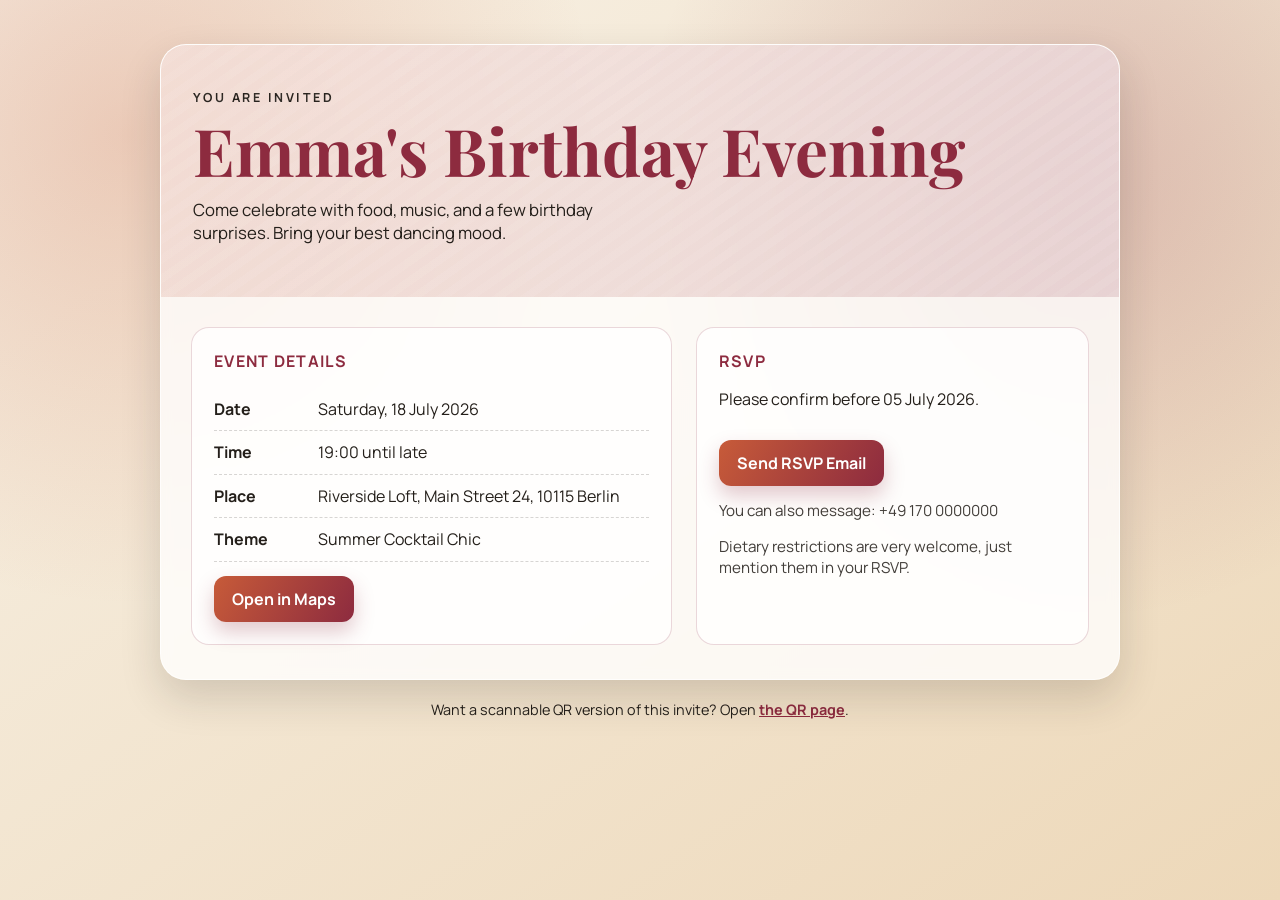
==== birthday-invite/index.html @ 1152a8a4 "Add birthday invite site with QR and Pages workflow" ====
<!DOCTYPE html>
<html lang="en">
<head>
    <meta charset="UTF-8">
    <meta name="viewport" content="width=device-width, initial-scale=1.0">
    <title>Birthday Invitation</title>
    <meta name="description" content="Birthday invitation page">
    <link rel="preconnect" href="https://fonts.googleapis.com">
    <link rel="preconnect" href="https://fonts.gstatic.com" crossorigin>
    <link href="https://fonts.googleapis.com/css2?family=Manrope:wght@400;600;700;800&family=Playfair+Display:wght@700;900&display=swap" rel="stylesheet">
    <link rel="stylesheet" href="styles.css">
</head>
<body>
    <main class="page-wrap">
        <article class="invitation-card">
            <section class="hero">
                <p class="kicker">You are invited</p>
                <h1>Emma's Birthday Evening</h1>
                <p class="subtitle">Come celebrate with food, music, and a few birthday surprises. Bring your best dancing mood.</p>
            </section>

            <section class="content">
                <div class="details">
                    <h2 class="section-title">Event Details</h2>

                    <div class="data-row">
                        <div class="label">Date</div>
                        <div class="value">Saturday, 18 July 2026</div>
                    </div>

                    <div class="data-row">
                        <div class="label">Time</div>
                        <div class="value">19:00 until late</div>
                    </div>

                    <div class="data-row">
                        <div class="label">Place</div>
                        <div class="value">Riverside Loft, Main Street 24, 10115 Berlin</div>
                    </div>

                    <div class="data-row">
                        <div class="label">Theme</div>
                        <div class="value">Summer Cocktail Chic</div>
                    </div>

                    <a class="cta" href="https://maps.google.com/?q=Riverside+Loft+Main+Street+24+10115+Berlin" target="_blank" rel="noopener noreferrer">
                        Open in Maps
                    </a>
                </div>

                <div class="rsvp">
                    <h2 class="section-title">RSVP</h2>
                    <p>Please confirm before 05 July 2026.</p>
                    <a class="cta" href="mailto:emma@example.com?subject=Birthday%20RSVP">Send RSVP Email</a>
                    <p class="note">You can also message: +49 170 0000000</p>
                    <p class="note">Dietary restrictions are very welcome, just mention them in your RSVP.</p>
                </div>
            </section>
        </article>

        <p class="footer-note">
            Want a scannable QR version of this invite? Open
            <a class="link" href="qr.html">the QR page</a>.
        </p>
    </main>
</body>
</html>
---- birthday-invite/styles.css ----
:root {
    --bg-cream: #f8f2e7;
    --bg-sand: #edd8b9;
    --accent-terracotta: #c75b39;
    --accent-berry: #8d2b3f;
    --text-ink: #241f1a;
    --card: rgba(255, 255, 255, 0.78);
    --shadow: 0 18px 40px rgba(36, 31, 26, 0.16);
}

* {
    box-sizing: border-box;
}

body {
    margin: 0;
    min-height: 100vh;
    font-family: "Manrope", "Segoe UI", sans-serif;
    color: var(--text-ink);
    background:
        radial-gradient(circle at 10% 15%, rgba(199, 91, 57, 0.25), transparent 34%),
        radial-gradient(circle at 84% 20%, rgba(141, 43, 63, 0.23), transparent 34%),
        linear-gradient(145deg, var(--bg-cream), var(--bg-sand));
}

.page-wrap {
    width: min(960px, 92%);
    margin: 0 auto;
    padding: 44px 0 56px;
}

.invitation-card {
    background: var(--card);
    border: 1px solid rgba(255, 255, 255, 0.72);
    backdrop-filter: blur(6px);
    border-radius: 26px;
    box-shadow: var(--shadow);
    overflow: hidden;
    animation: card-rise 850ms ease-out;
}

.hero {
    position: relative;
    padding: 44px 32px 36px;
    background:
        linear-gradient(120deg, rgba(199, 91, 57, 0.16), rgba(141, 43, 63, 0.16));
}

.hero::after {
    content: "";
    position: absolute;
    inset: 0;
    background: repeating-linear-gradient(
        -35deg,
        rgba(255, 255, 255, 0.18),
        rgba(255, 255, 255, 0.18) 8px,
        rgba(255, 255, 255, 0.04) 8px,
        rgba(255, 255, 255, 0.04) 16px
    );
    opacity: 0.35;
    pointer-events: none;
}

.kicker {
    margin: 0 0 10px;
    letter-spacing: 0.2em;
    text-transform: uppercase;
    font-weight: 700;
    font-size: 0.78rem;
}

h1 {
    margin: 0;
    font-family: "Playfair Display", Georgia, serif;
    font-size: clamp(2.2rem, 6vw, 4.1rem);
    line-height: 1.04;
    color: var(--accent-berry);
    position: relative;
    z-index: 2;
}

.subtitle {
    margin-top: 14px;
    max-width: 40ch;
    position: relative;
    z-index: 2;
    font-size: 1.05rem;
}

.content {
    display: grid;
    grid-template-columns: 1.1fr 0.9fr;
    gap: 24px;
    padding: 30px 30px 34px;
}

.details,
.rsvp {
    background: rgba(255, 255, 255, 0.75);
    border-radius: 18px;
    padding: 22px;
    border: 1px solid rgba(141, 43, 63, 0.18);
}

.section-title {
    margin: 0 0 16px;
    font-size: 1rem;
    letter-spacing: 0.08em;
    text-transform: uppercase;
    color: var(--accent-berry);
}

.data-row {
    display: grid;
    grid-template-columns: 92px 1fr;
    gap: 12px;
    padding: 10px 0;
    border-bottom: 1px dashed rgba(36, 31, 26, 0.18);
}

.data-row:last-child {
    border-bottom: 0;
}

.label {
    font-weight: 700;
}

.value {
    line-height: 1.4;
}

.cta {
    display: inline-flex;
    align-items: center;
    justify-content: center;
    margin-top: 14px;
    padding: 12px 18px;
    border-radius: 12px;
    background: linear-gradient(120deg, var(--accent-terracotta), var(--accent-berry));
    color: #fff;
    text-decoration: none;
    font-weight: 700;
    transition: transform 180ms ease, box-shadow 180ms ease;
    box-shadow: 0 10px 20px rgba(141, 43, 63, 0.25);
}

.cta:hover {
    transform: translateY(-2px);
    box-shadow: 0 14px 28px rgba(141, 43, 63, 0.35);
}

.note {
    font-size: 0.95rem;
    margin-top: 14px;
    opacity: 0.86;
}

.footer-note {
    text-align: center;
    margin: 20px 0 0;
    font-size: 0.9rem;
}

.link {
    color: var(--accent-berry);
    font-weight: 700;
}

.qr-panel {
    display: grid;
    place-items: center;
    text-align: center;
    gap: 12px;
}

.qr-frame {
    width: min(290px, 82vw);
    background: #fff;
    border-radius: 16px;
    padding: 16px;
    border: 1px solid rgba(36, 31, 26, 0.12);
    box-shadow: 0 8px 24px rgba(36, 31, 26, 0.15);
}

.qr-frame img {
    width: 100%;
    height: auto;
    display: block;
}

@keyframes card-rise {
    from {
        transform: translateY(16px);
        opacity: 0;
    }
    to {
        transform: translateY(0);
        opacity: 1;
    }
}

@media (max-width: 760px) {
    .hero {
        padding: 30px 24px;
    }

    .content {
        grid-template-columns: 1fr;
        padding: 20px;
    }

    .data-row {
        grid-template-columns: 74px 1fr;
    }
}
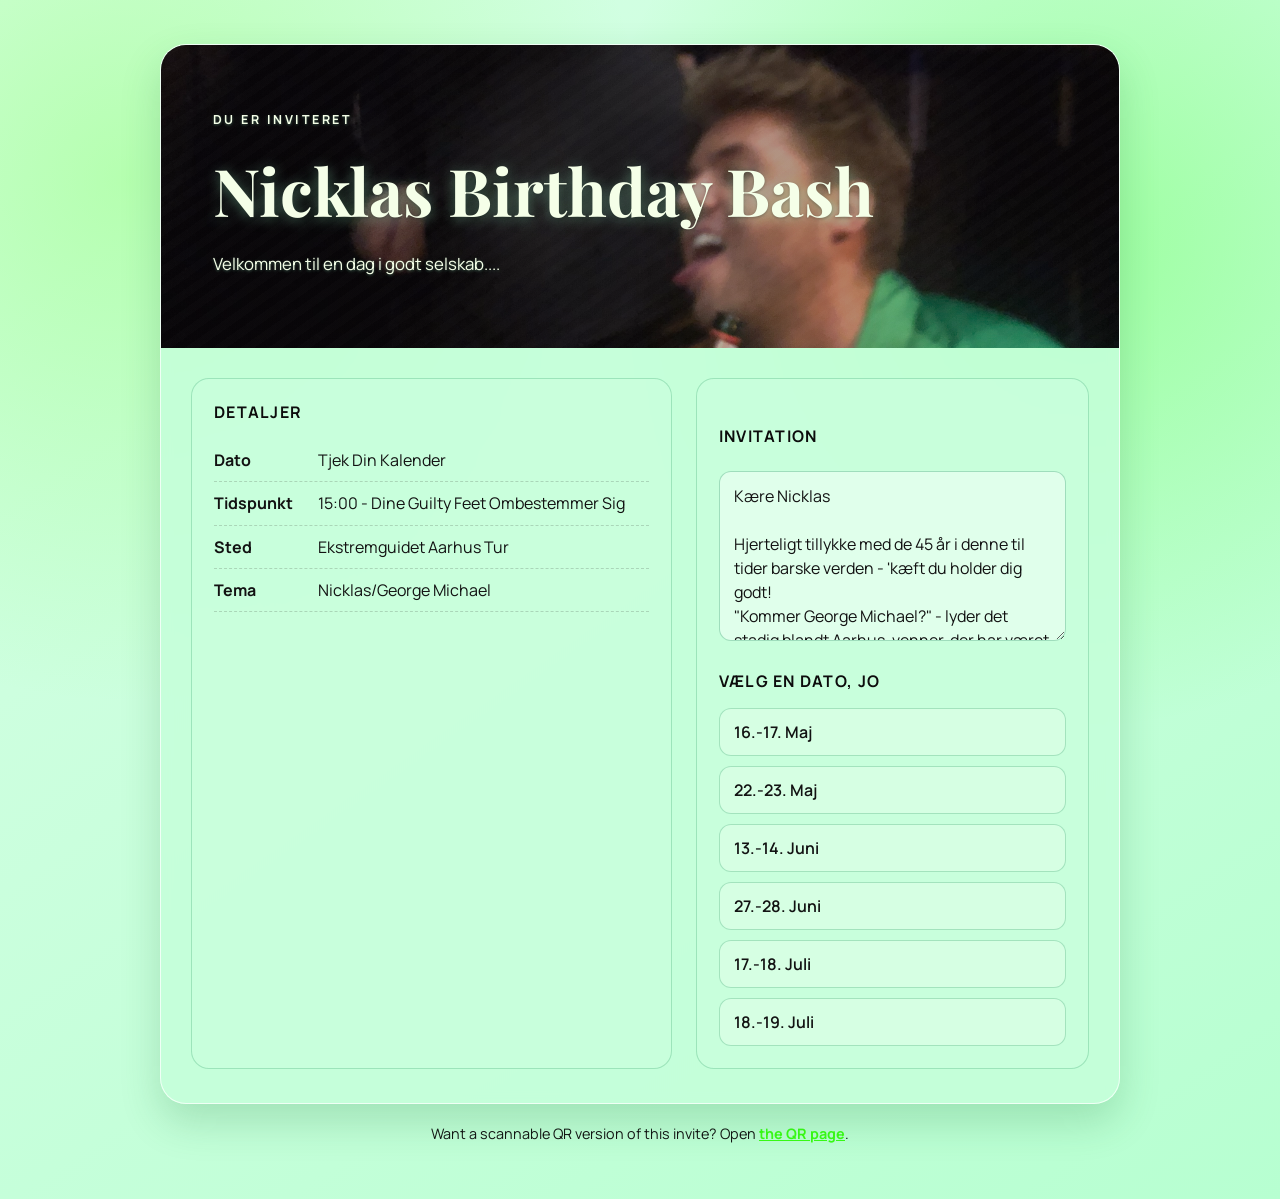
==== commit 95d26164: "Update invitation page, styling, assets, and QR target" ====
--- a/birthday-invite/index.html
+++ b/birthday-invite/index.html
@@ -3,57 +3,178 @@
 <head>
     <meta charset="UTF-8">
     <meta name="viewport" content="width=device-width, initial-scale=1.0">
+    <meta http-equiv="Cache-Control" content="no-cache, no-store, must-revalidate">
+    <meta http-equiv="Pragma" content="no-cache">
+    <meta http-equiv="Expires" content="0">
     <title>Birthday Invitation</title>
     <meta name="description" content="Birthday invitation page">
     <link rel="preconnect" href="https://fonts.googleapis.com">
     <link rel="preconnect" href="https://fonts.gstatic.com" crossorigin>
     <link href="https://fonts.googleapis.com/css2?family=Manrope:wght@400;600;700;800&family=Playfair+Display:wght@700;900&display=swap" rel="stylesheet">
-    <link rel="stylesheet" href="styles.css">
+    <link rel="stylesheet" href="https://unpkg.com/leaflet@1.9.4/dist/leaflet.css" integrity="sha256-p4NxAoJBhIIN+hmNHrzRCf9tD/miZyoHS5obTRR9BMY=" crossorigin="">
+    <link rel="stylesheet" href="styles.css?v=20260329-2">
 </head>
 <body>
     <main class="page-wrap">
         <article class="invitation-card">
             <section class="hero">
-                <p class="kicker">You are invited</p>
-                <h1>Emma's Birthday Evening</h1>
-                <p class="subtitle">Come celebrate with food, music, and a few birthday surprises. Bring your best dancing mood.</p>
+                <div class="hero-title-wrap">
+                    <img class="hero-title-photo" src="assets/Background.jpg" alt="Dog photo behind title">
+                    <p class="kicker">Du er inviteret</p>
+                    <h1>Nicklas Birthday Bash</h1>
+                    <p class="subtitle">Velkommen til en dag i godt selskab....</p>
+                </div>
             </section>
 
             <section class="content">
-                <div class="details">
-                    <h2 class="section-title">Event Details</h2>
+                <div id="details-column" class="details">
+                    <h2 class="section-title">Detaljer</h2>
 
                     <div class="data-row">
-                        <div class="label">Date</div>
-                        <div class="value">Saturday, 18 July 2026</div>
+                        <div class="label">Dato</div>
+                        <div class="value">Tjek Din Kalender</div>
                     </div>
 
                     <div class="data-row">
-                        <div class="label">Time</div>
-                        <div class="value">19:00 until late</div>
+                        <div class="label">Tidspunkt</div>
+                        <div class="value">15:00 - Dine Guilty Feet Ombestemmer Sig</div>
                     </div>
 
                     <div class="data-row">
-                        <div class="label">Place</div>
-                        <div class="value">Riverside Loft, Main Street 24, 10115 Berlin</div>
+                        <div class="label">Sted</div>
+                        <div class="value">Ekstremguidet Aarhus Tur</div>
                     </div>
 
                     <div class="data-row">
-                        <div class="label">Theme</div>
-                        <div class="value">Summer Cocktail Chic</div>
+                        <div class="label">Tema</div>
+                        <div class="value">Nicklas/George Michael</div>
                     </div>
 
-                    <a class="cta" href="https://maps.google.com/?q=Riverside+Loft+Main+Street+24+10115+Berlin" target="_blank" rel="noopener noreferrer">
-                        Open in Maps
-                    </a>
+                    <section id="description-photo-column" class="description-photo-column" aria-label="Beskrivelse billeder" hidden>
+                        <figure id="photo-stop-1" class="description-photo-card" hidden>
+                            <img class="description-photo" src="assets/Sønder Allé 3.jpeg" alt="Beskrivelse billede for Sonder Alle 3">
+                        </figure>
+                        <figure id="photo-stop-2" class="description-photo-card" hidden>
+                            <img class="description-photo" src="assets/Telefonsmøgen 24.JPG" alt="Beskrivelse billede for Telefonsmogen 24">
+                        </figure>
+                        <figure id="photo-stop-3" class="description-photo-card" hidden>
+                            <img class="description-photo" src="assets/Skolegade 28.jpg" alt="Beskrivelse billede for Skolegade 28">
+                        </figure>
+                    </section>
+
                 </div>
 
                 <div class="rsvp">
-                    <h2 class="section-title">RSVP</h2>
-                    <p>Please confirm before 05 July 2026.</p>
-                    <a class="cta" href="mailto:emma@example.com?subject=Birthday%20RSVP">Send RSVP Email</a>
-                    <p class="note">You can also message: +49 170 0000000</p>
-                    <p class="note">Dietary restrictions are very welcome, just mention them in your RSVP.</p>
+                    <h2 class="section-title date-poll-title">Invitation</h2>
+                    <textarea class="invite-text" rows="6" placeholder="Write your invitation text here...">Kære Nicklas
+
+Hjerteligt tillykke med de 45 år i denne til tider barske verden - 'kæft du holder dig godt!
+"Kommer George Michael?" - lyder det stadig blandt Aarhus-venner, der har været så heldige at møde dig.
+For du er noget særligt, og det skal fejres.
+Vi håber, du får en helt fantastisk aften, og vi glæder os til endnu flere gode stunder.
+
+Hip hip og alt godt fra bunden af Vejle Fjord!
+
+Kh M&M's</textarea>
+
+                    <h2 class="section-title date-poll-title">Vælg En Dato, Jo</h2>
+                    <div class="date-options" role="group" aria-label="Choose possible dates">
+                        <label class="date-option">
+                            <input type="checkbox" name="possible-date" value="2026-05-16_2026-05-17">
+                            <span>16.-17. Maj</span>
+                        </label>
+                        <label class="date-option">
+                            <input type="checkbox" name="possible-date" value="2026-05-22_2026-05-23">
+                            <span>22.-23. Maj</span>
+                        </label>
+                        <label class="date-option">
+                            <input type="checkbox" name="possible-date" value="2026-06-13_2026-06-14">
+                            <span>13.-14. Juni</span>
+                        </label>
+                        <label class="date-option">
+                            <input type="checkbox" name="possible-date" value="2026-06-27_2026-06-28">
+                            <span>27.-28. Juni</span>
+                        </label>
+                        <label class="date-option">
+                            <input type="checkbox" name="possible-date" value="2026-07-17_2026-07-18">
+                            <span>17.-18. Juli</span>
+                        </label>
+                        <label class="date-option">
+                            <input type="checkbox" name="possible-date" value="2026-07-18_2026-07-19">
+                            <span>18.-19. Juli</span>
+                        </label>
+                    </div>
+
+                    <section id="route-map-section" class="route-map" aria-live="polite" hidden>
+                        <h2 class="section-title date-poll-title">Map For Meeting Points</h2>
+                        <p class="note">The selected date(s) activate this map. It links all three locations in one route.</p>
+                        <label class="preview-toggle">
+                            <input id="route-preview-toggle" type="checkbox" checked>
+                            <span>Show Neon Route Preview</span>
+                        </label>
+                        <p id="description-countdown" class="countdown-text" hidden></p>
+                        <div id="route-preview-content">
+                            <div class="location-panels" aria-label="Location boxes with descriptions">
+                                <article class="location-panel">
+                                    <h3>Sønder Allé 3</h3>
+                                    <p class="location-time">15:00-18:00</p>
+                                    <button class="description-toggle" type="button" data-target="media-stop-1" data-photo-target="photo-stop-1">Beskrivelse</button>
+                                    <div id="media-stop-1" class="description-media" hidden>
+                                        <p id="desc-stop-1" class="location-description">Dansen begynder. Her kan det være godt at have to bostøtter tilknyttet, 
+                                            hvis der er mere end 5 minutter på gåben hjem. Det kan jo være, at der er noget med silden.
+                                   .</p>
+                                    </div>
+                                </article>
+                                <article class="location-panel">
+                                    <h3>Telefonsmøgen 24 / Herberg (Døgnåbent)</h3>
+                                    <p class="location-time">18:10-23:00</p>
+                                    <button class="description-toggle" type="button" data-target="media-stop-2" data-photo-target="photo-stop-2">Beskrivelse</button>
+                                    <div id="media-stop-2" class="description-media" hidden>
+                                        <p id="desc-stop-2" class="location-description">Alt efter, hvordan vejret udfolder sig, fungerer dette sted som herberg/forsorgshjem/varmestue.
+                                            Med mulighed for en kop vand og vurdering af sildens indvirkning, kan dette være den anden lokation.</p>
+                                    </div>
+                                </article>
+                                <article class="location-panel">
+                                    <h3>Skolegade 28</h3>
+                                    <p class="location-time">23:10 - hvad guilty feet kan holde til</p>
+                                    <button class="description-toggle" type="button" data-target="media-stop-3" data-photo-target="photo-stop-3">Beskrivelse</button>
+                                    <div id="media-stop-3" class="description-media" hidden>
+                                        <p id="desc-stop-3" class="location-description">Her skal slaget stå. Med guilty feet på og sildeånde, er der rig mulighed
+                                            for en spand pink pussy eller flyversjusser ala Laurits. Alt efter ens success, er der mulighed for overnatning på herberget, hvor man
+                                            fx kan få forklaret, hvad ord som "intrigant" betyder.
+                                            .</p>
+                                    </div>
+                                    <div id="skolegade-flow" class="skolegade-flow" hidden>
+                                        <button id="tryk-btn" class="cta" type="button">Tryk</button>
+
+                                        <button id="question-btn" class="flow-btn" type="button" hidden>Som en anden god skoledreng, er det vigtigt at have læst hele opgaven, hvis man skal forstå den. Har du nu læst det hele og forstået, hvad der skal ske, Nicklas?</button>
+
+                                        <div id="yesno-boxes" class="choice-boxes" hidden>
+                                            <button id="choice-ja" class="choice-btn" type="button">Ja</button>
+                                            <button id="choice-nej" class="choice-btn" type="button">Nej</button>
+                                        </div>
+
+                                        <p id="nej-message" class="warning-box" hidden>Kære Nicklas forældre, I skal have jeres folkeskolepenge tilbage.
+                                            Ellers underviser Mille i dansk på integrationsniveau.
+                                        </p>
+
+                                        <aside id="confirmation-box" class="confirmation-box" hidden>
+                                            <p>Flot Nicklas, hvis dette er din endelige beslutning, så tryk på Send Bekræftelse. Husk, ingen reklamationsret er forbeholdt.</p>
+                                            <a id="confirm-email-btn" class="cta" href="#">Send Bekræftelse</a>
+                                        </aside>
+                                    </div>
+                                </article>
+                            </div>
+                            <div class="route-map-stack">
+                                <div id="route-map-canvas" class="route-map-canvas" aria-label="Connected route map"></div>
+                                <div class="route-schedule" aria-label="Time schedule for route stops">
+                                <p><strong>Sønder Allé 3:</strong> 15:00-18:00</p>
+                                <p><strong>Telefonsmøgen 24 / Herberg (Døgnåbent):</strong> 18:10-23:00</p>
+                                <p><strong>Skolegade 28:</strong> 23:10 - hvad guilty feet kan holde til</p>
+                                </div>
+                            </div>
+                        </div>
+                    </section>
                 </div>
             </section>
         </article>
@@ -63,5 +184,403 @@
             <a class="link" href="qr.html">the QR page</a>.
         </p>
     </main>
+
+    <div id="photo-lightbox" class="photo-lightbox" hidden>
+        <button id="photo-lightbox-close" class="photo-lightbox-close" type="button" aria-label="Close image">Luk</button>
+        <img id="photo-lightbox-image" class="photo-lightbox-image" src="" alt="Expanded photo preview">
+    </div>
+
+    <script src="https://unpkg.com/leaflet@1.9.4/dist/leaflet.js" integrity="sha256-20nQCchB9co0qIjJZRGuk2/Z9VM+kNiyxNV1lvTlZBo=" crossorigin=""></script>
+    <script>
+        const dateInputs = document.querySelectorAll('input[name="possible-date"]');
+        const mapSection = document.getElementById("route-map-section");
+        const mapCanvas = document.getElementById("route-map-canvas");
+        const routePreviewToggle = document.getElementById("route-preview-toggle");
+        const routePreviewContent = document.getElementById("route-preview-content");
+        const locationPanels = document.querySelector(".location-panels");
+        const detailsColumn = document.getElementById("details-column");
+        const descriptionPhotoColumn = document.getElementById("description-photo-column");
+        const descriptionCountdown = document.getElementById("description-countdown");
+        const descriptionButtons = document.querySelectorAll(".description-toggle");
+        const descriptionPhotoCards = document.querySelectorAll(".description-photo-card");
+        const descriptionPhotos = document.querySelectorAll(".description-photo");
+        const photoLightbox = document.getElementById("photo-lightbox");
+        const photoLightboxImage = document.getElementById("photo-lightbox-image");
+        const photoLightboxClose = document.getElementById("photo-lightbox-close");
+        const confirmationBox = document.getElementById("confirmation-box");
+        const confirmEmailBtn = document.getElementById("confirm-email-btn");
+        const skolegadeFlow = document.getElementById("skolegade-flow");
+        const trykBtn = document.getElementById("tryk-btn");
+        const questionBtn = document.getElementById("question-btn");
+        const yesNoBoxes = document.getElementById("yesno-boxes");
+        const choiceJa = document.getElementById("choice-ja");
+        const choiceNej = document.getElementById("choice-nej");
+        const nejMessage = document.getElementById("nej-message");
+
+        const routeStops = [
+            {
+                address: "Sønder Allé 3, 8000 Aarhus",
+                time: "15:00-18:00",
+                fallbackCoords: [56.1496, 10.2057]
+            },
+            {
+                address: "Telefonsmøgen 24 / Herberg (Døgnåbent), 8000 Aarhus",
+                time: "18:10-23:00",
+                geocodeQuery: "Telefonsmøgen 24, 8000 Aarhus",
+                fallbackCoords: [56.1547, 10.2100]
+            },
+            {
+                address: "Skolegade 28, 8000 Aarhus",
+                time: "23:10 - hvad guilty feet kan holde til",
+                fallbackCoords: [56.1555, 10.2106]
+            }
+        ];
+        let routeMap = null;
+        let routeLoaded = false;
+        let descriptionPanelTimer = null;
+        let descriptionCountdownInterval = null;
+        let activeDescriptionTargetId = null;
+
+        function clearDescriptionTimers() {
+            clearTimeout(descriptionPanelTimer);
+            clearInterval(descriptionCountdownInterval);
+            descriptionCountdown.hidden = true;
+            descriptionCountdown.textContent = "";
+        }
+
+        function resetDescriptionPanelsAndPhotos() {
+            descriptionButtons.forEach((button) => {
+                const targetId = button.getAttribute("data-target");
+                const descriptionMedia = targetId ? document.getElementById(targetId) : null;
+                if (descriptionMedia) {
+                    descriptionMedia.hidden = true;
+                }
+                button.textContent = "Beskrivelse";
+            });
+
+            descriptionPhotoCards.forEach((card) => {
+                card.hidden = true;
+            });
+
+            descriptionPhotoColumn.hidden = true;
+            descriptionPhotoColumn.style.marginTop = "0px";
+            descriptionPhotoColumn.style.transform = "translateY(0px)";
+            activeDescriptionTargetId = null;
+        }
+
+        function updatePhotoColumnVisibility() {
+            const skolegadeDescriptionMedia = document.getElementById("media-stop-3");
+            const hasUnlockedPhotos = skolegadeDescriptionMedia ? !skolegadeDescriptionMedia.hidden : false;
+
+            if (!hasUnlockedPhotos) {
+                descriptionPhotoCards.forEach((card) => {
+                    card.hidden = true;
+                });
+                descriptionPhotoColumn.hidden = true;
+                descriptionPhotoColumn.style.transform = "translateY(0px)";
+                return;
+            }
+
+            descriptionPhotoCards.forEach((card) => {
+                card.hidden = false;
+            });
+            descriptionPhotoColumn.hidden = false;
+        }
+
+        function syncPhotoColumnOffset() {
+            if (descriptionPhotoColumn.hidden || mapSection.hidden || routePreviewContent.hidden) {
+                return;
+            }
+
+            const anchorPanel = locationPanels ? locationPanels.querySelector(".location-panel") : null;
+
+            if (!anchorPanel || !detailsColumn) {
+                return;
+            }
+
+            const photoColumnRect = descriptionPhotoColumn.getBoundingClientRect();
+            const panelRect = anchorPanel.getBoundingClientRect();
+            const delta = panelRect.top - photoColumnRect.top;
+            descriptionPhotoColumn.style.transform = "translateY(" + delta + "px)";
+        }
+
+        function getSelectedDateLabels() {
+            return Array.from(dateInputs)
+                .filter((input) => input.checked)
+                .map((input) => {
+                    const labelSpan = input.nextElementSibling;
+                    return labelSpan ? labelSpan.textContent.trim() : input.value;
+                });
+        }
+
+        function buildConfirmationEmailHref() {
+            const selectedDates = getSelectedDateLabels();
+            const dateText = selectedDates.length ? selectedDates.join(", ") : "Ingen dato valgt";
+            const subject = "Bekræftelse af valgt dato";
+            const bodyText =
+                "Kære Martin og Mille\n\n" +
+                "Det er jer to, jeg ser allermest op til i hele verden.\n\n" +
+                "Jeg har ryddet min kalender (" + dateText + ").\n\n" +
+                "Jeg er yderst taknemmelig for, at I vil bruge en dag sammen med\n" +
+                "en pøbel-figur som mig, da jeg ved, at I har rigtigt travlt.\n\n" +
+                "Yderst taknemmelige pøbel-hilsner\n\n" +
+                "Nicklas";
+            return "mailto:martin.davidsen07@gmail.com?subject=" + encodeURIComponent(subject) + "&body=" + encodeURIComponent(bodyText);
+        }
+
+        function resetSkolegadeFlow() {
+            skolegadeFlow.hidden = true;
+            questionBtn.hidden = true;
+            yesNoBoxes.hidden = true;
+            nejMessage.hidden = true;
+            confirmationBox.hidden = true;
+            choiceJa.classList.remove("is-selected");
+            choiceNej.classList.remove("is-selected");
+        }
+
+        function showSkolegadeFlowIfDescriptionOpen() {
+            const skolegadeDescriptionMedia = document.getElementById("media-stop-3");
+            const isOpen = skolegadeDescriptionMedia ? !skolegadeDescriptionMedia.hidden : false;
+
+            if (!isOpen) {
+                resetSkolegadeFlow();
+                return;
+            }
+
+            skolegadeFlow.hidden = false;
+            questionBtn.hidden = true;
+            yesNoBoxes.hidden = true;
+            nejMessage.hidden = true;
+            confirmationBox.hidden = true;
+            choiceJa.classList.remove("is-selected");
+            choiceNej.classList.remove("is-selected");
+            confirmEmailBtn.href = buildConfirmationEmailHref();
+        }
+
+        function startDescriptionCountdown() {
+            let remainingSeconds = 15;
+            descriptionCountdown.hidden = false;
+            descriptionCountdown.textContent = "OMGOMGOMGOMGOMG - Beskrivelser vises om " + remainingSeconds + " sekunder...";
+
+            descriptionCountdownInterval = setInterval(() => {
+                remainingSeconds -= 1;
+                if (remainingSeconds > 0) {
+                    descriptionCountdown.textContent = "OMGOMGOMGOMGOMG - Beskrivelser vises om " + remainingSeconds + " sekunder...";
+                }
+            }, 1000);
+
+            descriptionPanelTimer = setTimeout(() => {
+                locationPanels.classList.add("is-visible");
+                clearDescriptionTimers();
+            }, 15000);
+        }
+
+        async function geocodeAddress(addressOrQuery) {
+            const query = encodeURIComponent(addressOrQuery);
+            const url = "https://nominatim.openstreetmap.org/search?format=json&limit=1&q=" + query;
+            const response = await fetch(url, {
+                headers: {
+                    "Accept": "application/json"
+                }
+            });
+
+            if (!response.ok) {
+                throw new Error("Geocoding request failed");
+            }
+
+            const data = await response.json();
+            if (!data.length) {
+                throw new Error("Address not found");
+            }
+
+            return [parseFloat(data[0].lat), parseFloat(data[0].lon)];
+        }
+
+        async function renderConnectedMap() {
+            if (routeLoaded) {
+                return;
+            }
+
+            const points = await Promise.all(routeStops.map(async (stop) => {
+                try {
+                    const query = stop.geocodeQuery || stop.address;
+                    return await geocodeAddress(query);
+                } catch {
+                    if (Array.isArray(stop.fallbackCoords) && stop.fallbackCoords.length === 2) {
+                        return stop.fallbackCoords;
+                    }
+                    throw new Error("No usable coordinates for stop: " + stop.address);
+                }
+            }));
+            routeMap = L.map(mapCanvas, { scrollWheelZoom: false });
+
+            L.tileLayer("https://{s}.tile.openstreetmap.org/{z}/{x}/{y}.png", {
+                attribution: "&copy; OpenStreetMap contributors"
+            }).addTo(routeMap);
+
+            points.forEach((point, index) => {
+                const stop = routeStops[index];
+                const neonMarker = L.divIcon({
+                    className: "neon-marker",
+                    html: "<span>" + (index + 1) + "</span>",
+                    iconSize: [28, 28],
+                    iconAnchor: [14, 14]
+                });
+
+                L.marker(point)
+                    .setIcon(neonMarker)
+                    .addTo(routeMap)
+                    .bindPopup("Stop " + (index + 1) + ": " + stop.address + "<br><strong>Time:</strong> " + stop.time)
+                    .bindTooltip(stop.time, { permanent: true, direction: "top", offset: [0, -10] });
+            });
+
+            const routeLine = L.polyline(points, {
+                color: "#22c56e",
+                weight: 4,
+                opacity: 0.85
+            }).addTo(routeMap);
+
+            routeMap.fitBounds(routeLine.getBounds(), { padding: [26, 26] });
+            routeLoaded = true;
+        }
+
+        function updateMapVisibility() {
+            const hasSelection = Array.from(dateInputs).some((input) => input.checked);
+            const previewEnabled = routePreviewToggle.checked;
+
+            if (!hasSelection) {
+                mapSection.hidden = true;
+                mapCanvas.classList.remove("is-expanded");
+                locationPanels.classList.remove("is-visible");
+                clearDescriptionTimers();
+                resetDescriptionPanelsAndPhotos();
+                resetSkolegadeFlow();
+                return;
+            }
+
+            mapSection.hidden = false;
+            mapCanvas.classList.add("is-expanded");
+            routePreviewContent.hidden = !previewEnabled;
+            syncPhotoColumnOffset();
+
+            if (!previewEnabled) {
+                locationPanels.classList.remove("is-visible");
+                clearDescriptionTimers();
+                resetDescriptionPanelsAndPhotos();
+                resetSkolegadeFlow();
+                return;
+            }
+
+            locationPanels.classList.remove("is-visible");
+            clearDescriptionTimers();
+            resetDescriptionPanelsAndPhotos();
+            startDescriptionCountdown();
+
+            renderConnectedMap()
+                .then(() => {
+                    if (routeMap) {
+                        setTimeout(() => routeMap.invalidateSize(), 80);
+                    }
+                    setTimeout(syncPhotoColumnOffset, 30);
+                })
+                .catch(() => {
+                    mapCanvas.innerHTML = "<p class=\"note\">Could not load the embedded route map preview right now. Try reloading the page.</p>";
+                });
+
+            showSkolegadeFlowIfDescriptionOpen();
+        }
+
+        dateInputs.forEach((input) => {
+            input.addEventListener("change", updateMapVisibility);
+        });
+
+        routePreviewToggle.addEventListener("change", updateMapVisibility);
+
+        descriptionButtons.forEach((button) => {
+            button.addEventListener("click", () => {
+                const targetId = button.getAttribute("data-target");
+                const descriptionMedia = document.getElementById(targetId);
+                if (!descriptionMedia) {
+                    return;
+                }
+
+                descriptionMedia.hidden = !descriptionMedia.hidden;
+                button.textContent = descriptionMedia.hidden ? "Beskrivelse" : "Skjul Beskrivelse";
+
+                activeDescriptionTargetId = targetId;
+
+                updatePhotoColumnVisibility();
+                syncPhotoColumnOffset();
+
+                if (targetId === "media-stop-3") {
+                    showSkolegadeFlowIfDescriptionOpen();
+                } else {
+                    resetSkolegadeFlow();
+                }
+            });
+        });
+
+        descriptionPhotos.forEach((photo) => {
+            photo.tabIndex = 0;
+            photo.addEventListener("click", () => {
+                photoLightboxImage.src = photo.src;
+                photoLightboxImage.alt = photo.alt || "Expanded photo preview";
+                photoLightbox.hidden = false;
+            });
+            photo.addEventListener("keydown", (event) => {
+                if (event.key === "Enter" || event.key === " ") {
+                    event.preventDefault();
+                    photo.click();
+                }
+            });
+        });
+
+        photoLightboxClose.addEventListener("click", () => {
+            photoLightbox.hidden = true;
+            photoLightboxImage.src = "";
+        });
+
+        photoLightbox.addEventListener("click", (event) => {
+            if (event.target === photoLightbox) {
+                photoLightbox.hidden = true;
+                photoLightboxImage.src = "";
+            }
+        });
+
+        window.addEventListener("keydown", (event) => {
+            if (event.key === "Escape" && !photoLightbox.hidden) {
+                photoLightbox.hidden = true;
+                photoLightboxImage.src = "";
+            }
+        });
+
+        trykBtn.addEventListener("click", () => {
+            questionBtn.hidden = false;
+            yesNoBoxes.hidden = false;
+        });
+
+        questionBtn.addEventListener("click", () => {
+            yesNoBoxes.hidden = false;
+        });
+
+        choiceNej.addEventListener("click", () => {
+            choiceNej.classList.add("is-selected");
+            choiceJa.classList.remove("is-selected");
+            nejMessage.hidden = false;
+            confirmationBox.hidden = true;
+        });
+
+        choiceJa.addEventListener("click", () => {
+            choiceJa.classList.add("is-selected");
+            choiceNej.classList.remove("is-selected");
+            nejMessage.hidden = true;
+            confirmEmailBtn.href = buildConfirmationEmailHref();
+            confirmationBox.hidden = false;
+        });
+
+        window.addEventListener("resize", () => {
+            syncPhotoColumnOffset();
+        });
+    </script>
 </body>
 </html>
--- a/birthday-invite/styles.css
+++ b/birthday-invite/styles.css
@@ -1,11 +1,11 @@
 :root {
-    --bg-cream: #f8f2e7;
-    --bg-sand: #edd8b9;
-    --accent-terracotta: #c75b39;
-    --accent-berry: #8d2b3f;
-    --text-ink: #241f1a;
-    --card: rgba(255, 255, 255, 0.78);
-    --shadow: 0 18px 40px rgba(36, 31, 26, 0.16);
+    --bg-cream: #d8ffe6;
+    --bg-sand: #b7ffd1;
+    --accent-terracotta: #7cff4f;
+    --accent-berry: #39ff14;
+    --text-ink: #121212;
+    --card: rgba(197, 255, 218, 0.86);
+    --shadow: 0 18px 40px rgba(26, 110, 52, 0.2);
 }
 
 * {
@@ -18,8 +18,8 @@
     font-family: "Manrope", "Segoe UI", sans-serif;
     color: var(--text-ink);
     background:
-        radial-gradient(circle at 10% 15%, rgba(199, 91, 57, 0.25), transparent 34%),
-        radial-gradient(circle at 84% 20%, rgba(141, 43, 63, 0.23), transparent 34%),
+        radial-gradient(circle at 10% 15%, rgba(124, 255, 79, 0.35), transparent 34%),
+        radial-gradient(circle at 84% 20%, rgba(57, 255, 20, 0.3), transparent 34%),
         linear-gradient(145deg, var(--bg-cream), var(--bg-sand));
 }
 
@@ -43,7 +43,8 @@
     position: relative;
     padding: 44px 32px 36px;
     background:
-        linear-gradient(120deg, rgba(199, 91, 57, 0.16), rgba(141, 43, 63, 0.16));
+    linear-gradient(145deg, rgba(18, 12, 20, 0.38), rgba(24, 16, 24, 0.3)),
+    url("assets/Background.jpg") center/cover no-repeat;
 }
 
 .hero::after {
@@ -57,16 +58,48 @@
         rgba(255, 255, 255, 0.04) 8px,
         rgba(255, 255, 255, 0.04) 16px
     );
-    opacity: 0.35;
+    opacity: 0.08;
     pointer-events: none;
 }
 
+.hero-title-wrap {
+    position: relative;
+    display: block;
+    width: 100%;
+    min-height: 220px;
+    padding: 22px 20px 20px;
+}
+
+.hero-title-wrap::after {
+    content: none;
+}
+
+.hero-title-photo {
+    display: none;
+}
+
+.hero-title-wrap h1 {
+    margin: 0;
+    min-height: 108px;
+    display: flex;
+    align-items: center;
+}
+
+.hero-title-wrap .kicker,
+.hero-title-wrap h1,
+.hero-title-wrap .subtitle {
+    position: relative;
+    z-index: 3;
+}
+
 .kicker {
-    margin: 0 0 10px;
+    margin: 0 0 8px;
     letter-spacing: 0.2em;
     text-transform: uppercase;
     font-weight: 700;
     font-size: 0.78rem;
+    color: #f5ffe8;
+    text-shadow: 0 1px 3px rgba(160, 255, 205, 0.35), 0 1px 2px rgba(0, 0, 0, 0.35);
 }
 
 h1 {
@@ -74,17 +107,20 @@
     font-family: "Playfair Display", Georgia, serif;
     font-size: clamp(2.2rem, 6vw, 4.1rem);
     line-height: 1.04;
-    color: var(--accent-berry);
+    color: #f5ffe8;
     position: relative;
     z-index: 2;
+    text-shadow: 0 2px 14px rgba(160, 255, 205, 0.4), 0 1px 3px rgba(0, 0, 0, 0.35);
 }
 
 .subtitle {
-    margin-top: 14px;
+    margin-top: 8px;
     max-width: 40ch;
     position: relative;
     z-index: 2;
     font-size: 1.05rem;
+    color: #f5ffe8;
+    text-shadow: 0 1px 3px rgba(160, 255, 205, 0.35), 0 1px 2px rgba(0, 0, 0, 0.35);
 }
 
 .content {
@@ -96,10 +132,10 @@
 
 .details,
 .rsvp {
-    background: rgba(255, 255, 255, 0.75);
+    background: rgba(202, 255, 221, 0.78);
     border-radius: 18px;
     padding: 22px;
-    border: 1px solid rgba(141, 43, 63, 0.18);
+    border: 1px solid rgba(13, 143, 82, 0.24);
 }
 
 .section-title {
@@ -107,7 +143,7 @@
     font-size: 1rem;
     letter-spacing: 0.08em;
     text-transform: uppercase;
-    color: var(--accent-berry);
+    color: #0c0c0c;
 }
 
 .data-row {
@@ -120,6 +156,22 @@
 
 .data-row:last-child {
     border-bottom: 0;
+}
+
+.description-photo-column {
+    margin-top: 0;
+    display: grid;
+    gap: 10px;
+    will-change: transform;
+}
+
+.description-photo-card {
+    margin: 0;
+    padding: 8px;
+    border-radius: 12px;
+    border: 1px solid rgba(13, 143, 82, 0.3);
+    background: rgba(210, 255, 225, 0.88);
+    box-shadow: 0 8px 18px rgba(36, 31, 26, 0.1);
 }
 
 .label {
@@ -138,22 +190,374 @@
     padding: 12px 18px;
     border-radius: 12px;
     background: linear-gradient(120deg, var(--accent-terracotta), var(--accent-berry));
-    color: #fff;
+    color: #111;
     text-decoration: none;
     font-weight: 700;
     transition: transform 180ms ease, box-shadow 180ms ease;
-    box-shadow: 0 10px 20px rgba(141, 43, 63, 0.25);
+    box-shadow: 0 10px 20px rgba(13, 143, 82, 0.25);
 }
 
 .cta:hover {
     transform: translateY(-2px);
-    box-shadow: 0 14px 28px rgba(141, 43, 63, 0.35);
+    box-shadow: 0 14px 28px rgba(13, 143, 82, 0.35);
 }
 
 .note {
     font-size: 0.95rem;
     margin-top: 14px;
     opacity: 0.86;
+}
+
+.date-poll-title {
+    margin-top: 24px;
+}
+
+.invite-text {
+    width: 100%;
+    margin-top: 8px;
+    border-radius: 12px;
+    border: 1px solid rgba(13, 143, 82, 0.3);
+    background: rgba(226, 255, 236, 0.94);
+    padding: 12px 14px;
+    font: inherit;
+    line-height: 1.5;
+    color: var(--text-ink);
+    resize: vertical;
+}
+
+.invite-text:focus {
+    outline: 2px solid rgba(13, 143, 82, 0.35);
+    outline-offset: 2px;
+}
+
+.date-options {
+    display: grid;
+    grid-template-columns: 1fr;
+    gap: 10px;
+    margin-top: 10px;
+}
+
+.date-option input {
+    position: absolute;
+    opacity: 0;
+    pointer-events: none;
+}
+
+.date-option span {
+    display: block;
+    padding: 12px 14px;
+    border-radius: 12px;
+    border: 1px solid rgba(13, 143, 82, 0.25);
+    background: rgba(216, 255, 228, 0.88);
+    font-weight: 600;
+    cursor: pointer;
+    transition: transform 150ms ease, border-color 150ms ease, box-shadow 150ms ease, background 150ms ease;
+}
+
+.date-option span:hover {
+    transform: translateY(-1px);
+    border-color: rgba(13, 143, 82, 0.45);
+    box-shadow: 0 8px 18px rgba(36, 31, 26, 0.1);
+}
+
+.date-option input:checked + span {
+    border-color: var(--accent-berry);
+    background: linear-gradient(120deg, rgba(34, 197, 110, 0.2), rgba(13, 143, 82, 0.2));
+    box-shadow: 0 10px 18px rgba(57, 255, 20, 0.22);
+}
+
+.route-map {
+    margin-top: 18px;
+    padding: 12px;
+    border-radius: 14px;
+    border: 1px solid rgba(13, 143, 82, 0.24);
+    background: rgba(193, 255, 214, 0.74);
+}
+
+.preview-toggle {
+    display: inline-flex;
+    align-items: center;
+    gap: 10px;
+    margin-top: 8px;
+    font-weight: 700;
+    color: #101010;
+}
+
+.preview-toggle input {
+    width: 18px;
+    height: 18px;
+    accent-color: #38ff87;
+}
+
+#route-preview-content {
+    display: grid;
+    grid-template-columns: 1fr;
+    gap: 14px;
+}
+
+.location-panels {
+    display: none;
+    gap: 10px;
+    order: 2;
+}
+
+.location-panels.is-visible {
+    display: grid;
+}
+
+.location-panel {
+    padding: 10px 12px;
+    border-radius: 12px;
+    border: 1px solid rgba(56, 255, 135, 0.55);
+    background: linear-gradient(165deg, rgba(185, 255, 206, 0.95), rgba(170, 255, 195, 0.95));
+    box-shadow: 0 0 0 1px rgba(57, 255, 20, 0.2), 0 0 16px rgba(57, 255, 20, 0.2);
+}
+
+.location-panel h3 {
+    margin: 0;
+    font-size: 1rem;
+    color: #0d0d0d;
+}
+
+.location-time {
+    margin: 8px 0 10px;
+    font-size: 0.92rem;
+    color: #111;
+}
+
+.description-toggle {
+    border: 1px solid rgba(56, 255, 135, 0.72);
+    background: linear-gradient(120deg, rgba(56, 255, 135, 0.22), rgba(13, 143, 82, 0.24));
+    color: #111;
+    font: inherit;
+    font-weight: 700;
+    padding: 7px 10px;
+    border-radius: 8px;
+    cursor: pointer;
+}
+
+.description-toggle:hover {
+    box-shadow: 0 0 12px rgba(56, 255, 135, 0.45), 0 0 12px rgba(120, 255, 170, 0.35);
+}
+
+.location-description {
+    margin: 0;
+    color: #111;
+    font-size: 0.9rem;
+    line-height: 1.35;
+}
+
+.description-media {
+    margin-top: 10px;
+    display: block;
+    padding: 8px;
+    border-radius: 10px;
+    border: 1px solid rgba(56, 255, 135, 0.28);
+    background: rgba(225, 255, 235, 0.86);
+}
+
+.description-photo {
+    width: 100%;
+    height: auto;
+    min-height: 120px;
+    max-height: 200px;
+    object-fit: cover;
+    border-radius: 10px;
+    border: 1px solid rgba(141, 43, 63, 0.28);
+    box-shadow: 0 8px 16px rgba(36, 31, 26, 0.12);
+    cursor: zoom-in;
+}
+
+.photo-lightbox {
+    position: fixed;
+    inset: 0;
+    z-index: 1000;
+    display: grid;
+    place-items: center;
+    background: rgba(10, 8, 16, 0.88);
+    padding: 24px 14px;
+}
+
+.photo-lightbox-close {
+    position: absolute;
+    top: 14px;
+    right: 14px;
+    border: 1px solid rgba(255, 255, 255, 0.5);
+    background: rgba(20, 20, 28, 0.78);
+    color: #fff;
+    border-radius: 8px;
+    font: inherit;
+    font-weight: 700;
+    padding: 8px 12px;
+    cursor: pointer;
+}
+
+.photo-lightbox-image {
+    width: auto;
+    max-width: min(96vw, 920px);
+    max-height: 88vh;
+    border-radius: 12px;
+    border: 1px solid rgba(255, 255, 255, 0.4);
+    box-shadow: 0 10px 28px rgba(0, 0, 0, 0.45);
+}
+
+.skolegade-flow {
+    margin-top: 10px;
+}
+
+.skolegade-flow .cta {
+    margin-top: 10px;
+}
+
+.flow-btn {
+    margin-top: 10px;
+    width: 100%;
+    text-align: left;
+    border: 1px solid rgba(56, 255, 135, 0.65);
+    background: linear-gradient(145deg, rgba(194, 255, 214, 0.95), rgba(175, 255, 201, 0.95));
+    color: #111;
+    border-radius: 10px;
+    padding: 10px 12px;
+    font: inherit;
+    font-weight: 600;
+    cursor: pointer;
+}
+
+.choice-boxes {
+    margin-top: 10px;
+    display: grid;
+    grid-template-columns: 1fr 1fr;
+    gap: 8px;
+}
+
+.choice-boxes[hidden],
+.warning-box[hidden],
+.confirmation-box[hidden],
+.skolegade-flow[hidden],
+.description-media[hidden],
+.description-photo-column[hidden],
+.description-photo-card[hidden],
+.photo-lightbox[hidden],
+.location-description[hidden],
+.countdown-text[hidden] {
+    display: none !important;
+}
+
+.choice-btn {
+    border: 1px solid rgba(56, 255, 135, 0.6);
+    background: rgba(10, 26, 18, 0.95);
+    color: #f5ffe8;
+    border-radius: 8px;
+    padding: 8px 10px;
+    font: inherit;
+    font-weight: 700;
+    cursor: pointer;
+}
+
+.choice-btn.is-selected {
+    box-shadow: 0 0 12px rgba(56, 255, 135, 0.5), 0 0 12px rgba(120, 255, 170, 0.35);
+    border-color: rgba(56, 255, 135, 0.85);
+}
+
+.warning-box {
+    margin-top: 10px;
+    padding: 10px 12px;
+    border-radius: 10px;
+    color: #111;
+    background: linear-gradient(150deg, rgba(222, 255, 233, 0.95), rgba(205, 255, 220, 0.95));
+    border: 1px solid rgba(57, 255, 20, 0.58);
+}
+
+.route-map-stack {
+    min-width: 0;
+    order: 1;
+}
+
+.countdown-text {
+    margin: 10px 0 6px;
+    padding: 10px 12px;
+    font-size: 1.2rem;
+    font-weight: 800;
+    letter-spacing: 0.01em;
+    color: #ff3b2f;
+    background: linear-gradient(145deg, rgba(24, 10, 10, 0.95), rgba(38, 12, 12, 0.94));
+    border: 1px solid rgba(255, 72, 52, 0.8);
+    border-radius: 10px;
+    text-shadow: 0 0 8px rgba(255, 45, 20, 0.7), 0 0 18px rgba(255, 96, 35, 0.65), 0 0 3px rgba(255, 170, 90, 0.5);
+    box-shadow: 0 0 0 1px rgba(255, 82, 54, 0.25), 0 0 16px rgba(255, 74, 42, 0.38), 0 0 26px rgba(255, 132, 52, 0.22);
+}
+
+.route-map-canvas {
+    width: 100%;
+    min-height: 260px;
+    border: 0;
+    border-radius: 12px;
+    margin-top: 8px;
+    background: rgba(225, 255, 235, 0.95);
+    transition: min-height 220ms ease, box-shadow 220ms ease;
+}
+
+.route-map-canvas.is-expanded {
+    min-height: 500px;
+    box-shadow: 0 0 0 1px rgba(56, 255, 135, 0.42), 0 0 22px rgba(56, 255, 135, 0.25);
+}
+
+.route-schedule {
+    margin-top: 12px;
+    padding: 10px 12px;
+    border-radius: 10px;
+    background: rgba(192, 255, 213, 0.92);
+    border: 1px solid rgba(56, 255, 135, 0.6);
+    box-shadow: 0 0 0 1px rgba(120, 255, 170, 0.35), 0 0 18px rgba(56, 255, 135, 0.32);
+}
+
+.route-schedule p {
+    margin: 8px 0;
+    line-height: 1.35;
+    color: #111;
+}
+
+.route-schedule strong {
+    color: #111;
+    text-shadow: 0 0 8px rgba(56, 255, 135, 0.5);
+}
+
+.confirmation-box {
+    margin-top: 12px;
+    padding: 14px;
+    border-radius: 12px;
+    background: linear-gradient(160deg, rgba(196, 255, 216, 0.95), rgba(174, 255, 200, 0.95));
+    border: 1px solid rgba(56, 255, 135, 0.65);
+    box-shadow: 0 0 0 1px rgba(120, 255, 170, 0.25), 0 0 16px rgba(56, 255, 135, 0.25);
+    color: #111;
+}
+
+.confirmation-box p {
+    margin: 0;
+    line-height: 1.45;
+}
+
+.confirmation-box .cta {
+    margin-top: 12px;
+}
+
+.neon-marker {
+    border: 0;
+    background: transparent;
+}
+
+.neon-marker span {
+    display: inline-flex;
+    align-items: center;
+    justify-content: center;
+    width: 28px;
+    height: 28px;
+    border-radius: 50%;
+    background: radial-gradient(circle at 30% 30%, #38ff87, #0d8f52);
+    color: #fff;
+    font-size: 0.8rem;
+    font-weight: 800;
+    box-shadow: 0 0 10px rgba(56, 255, 135, 0.75), 0 0 14px rgba(13, 143, 82, 0.65);
 }
 
 .footer-note {
@@ -205,6 +609,10 @@
         padding: 30px 24px;
     }
 
+    .hero-title-wrap {
+        min-height: 190px;
+    }
+
     .content {
         grid-template-columns: 1fr;
         padding: 20px;
@@ -213,4 +621,13 @@
     .data-row {
         grid-template-columns: 74px 1fr;
     }
-}
+
+    .route-map-canvas.is-expanded {
+        min-height: 360px;
+    }
+
+    .description-photo {
+        min-height: 90px;
+        max-height: 160px;
+    }
+}
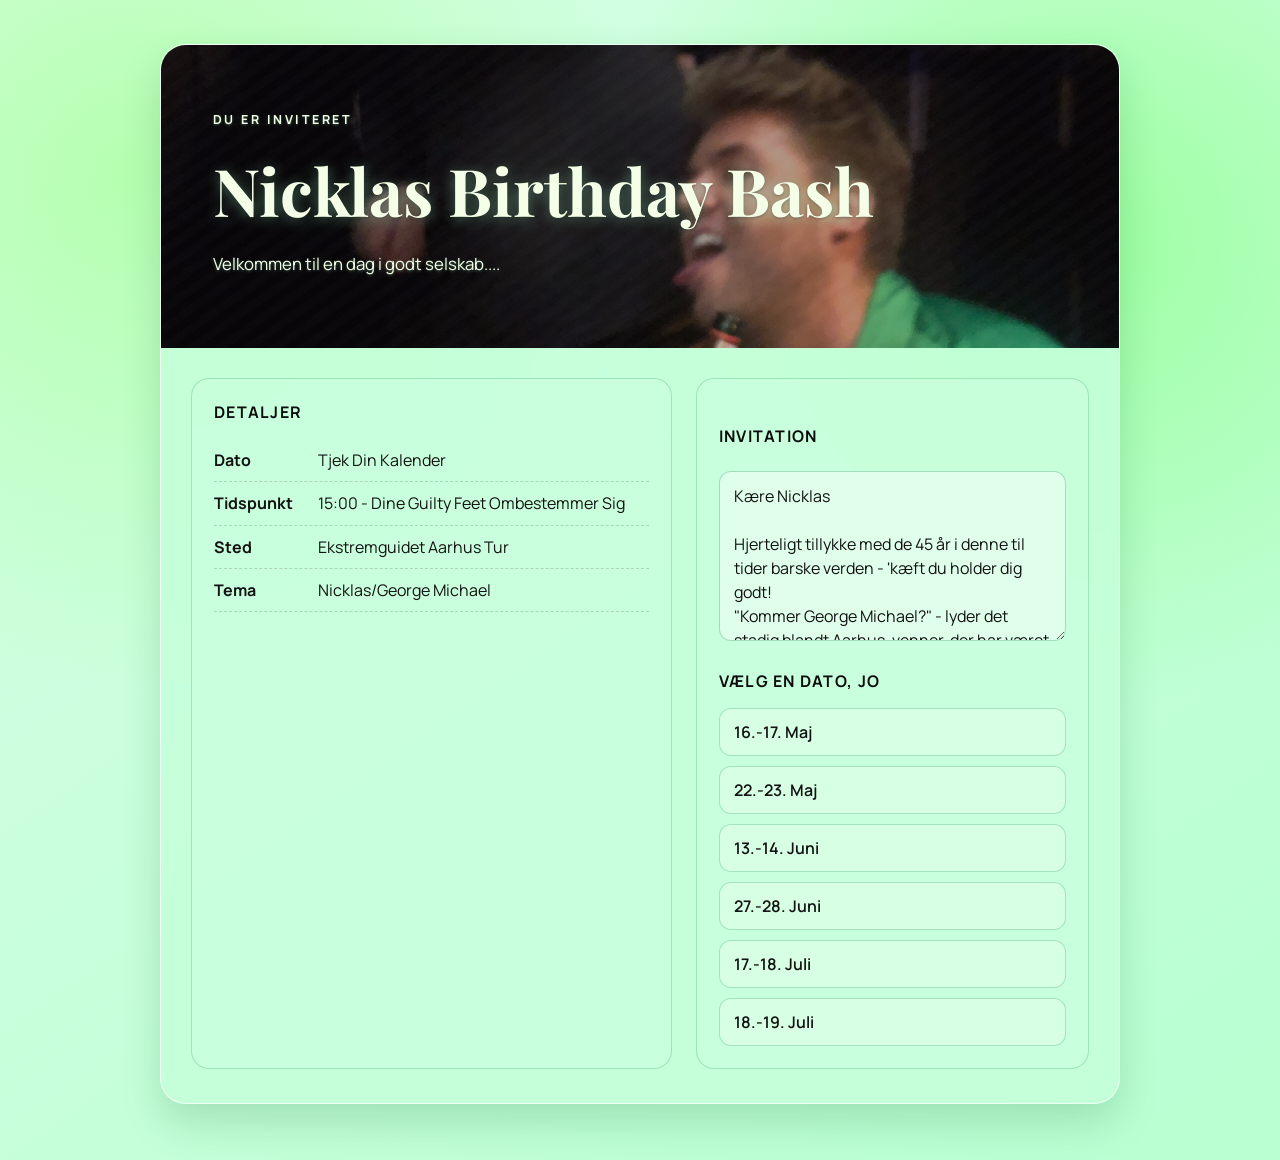
==== commit 92cbd4d6: "Remove QR footer prompt from invite page and lock QR target" ====
--- a/birthday-invite/index.html
+++ b/birthday-invite/index.html
@@ -179,10 +179,6 @@
             </section>
         </article>
 
-        <p class="footer-note">
-            Want a scannable QR version of this invite? Open
-            <a class="link" href="qr.html">the QR page</a>.
-        </p>
     </main>
 
     <div id="photo-lightbox" class="photo-lightbox" hidden>
